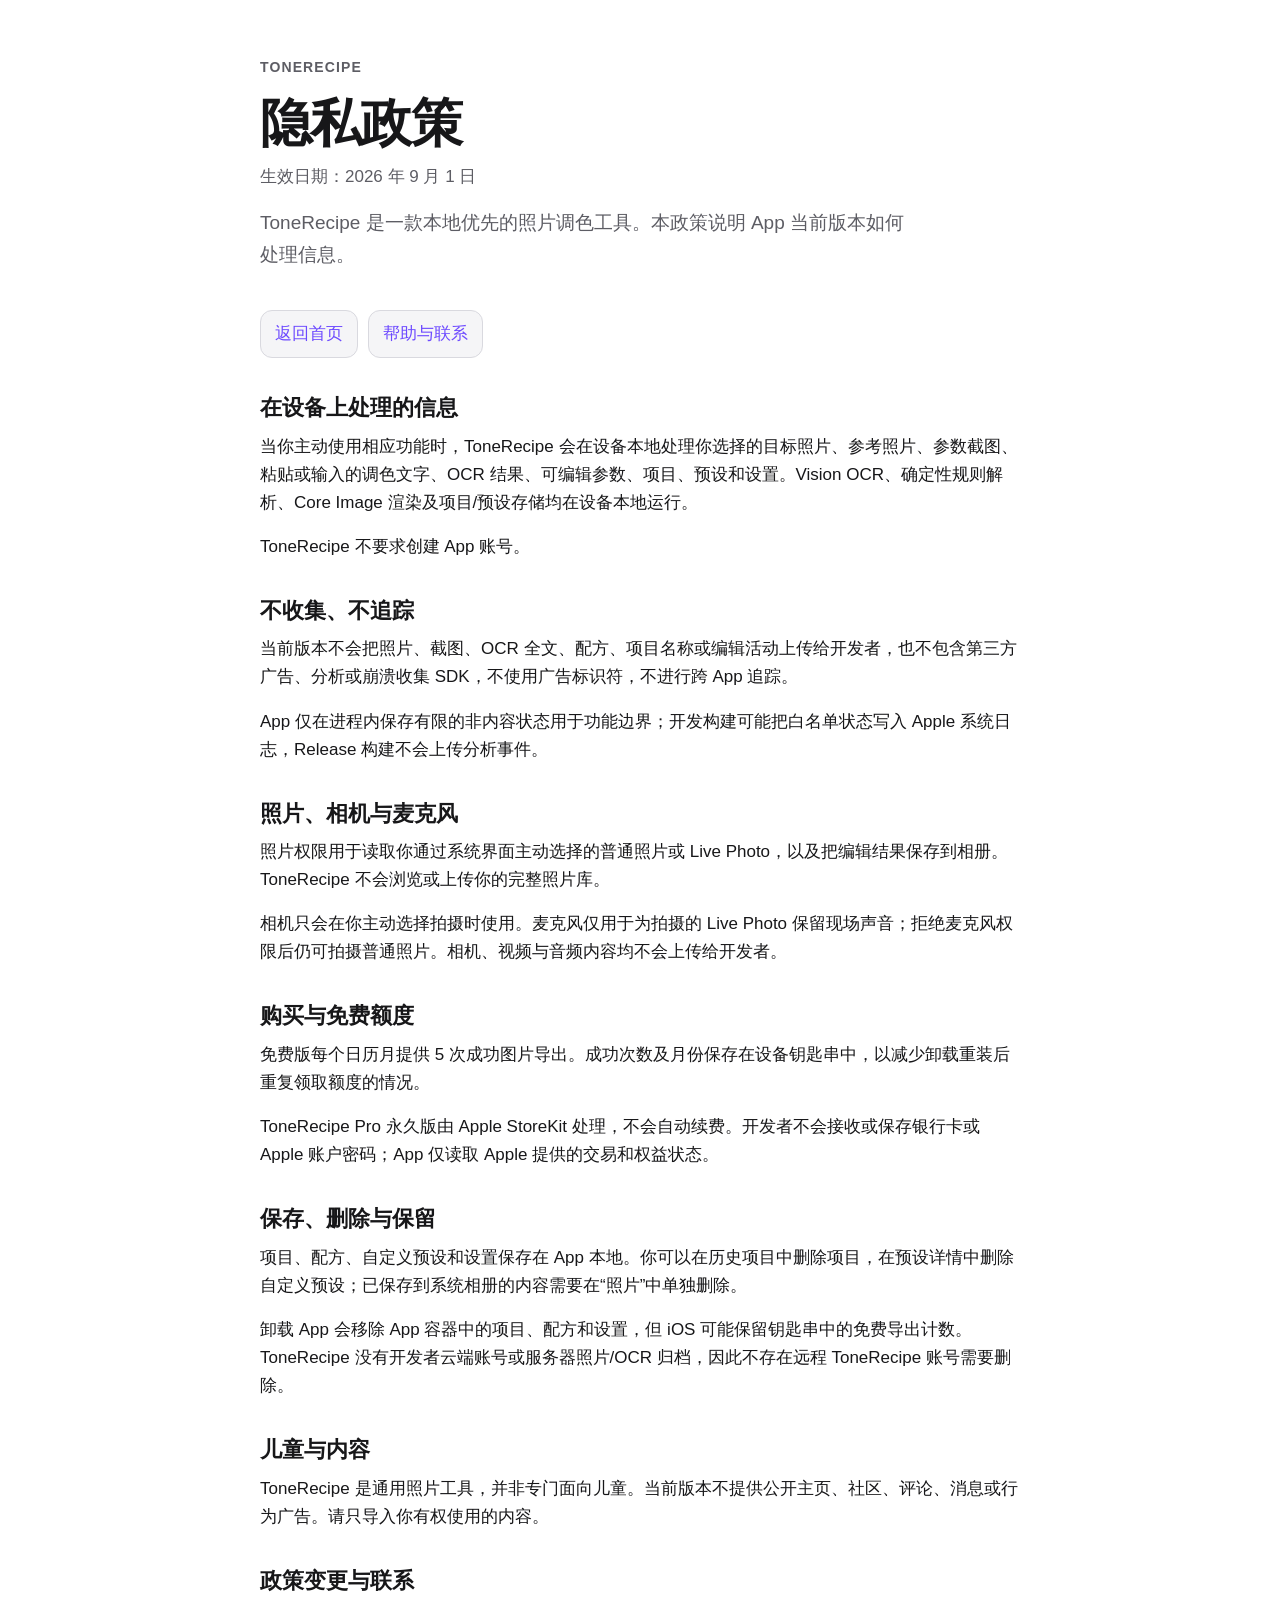
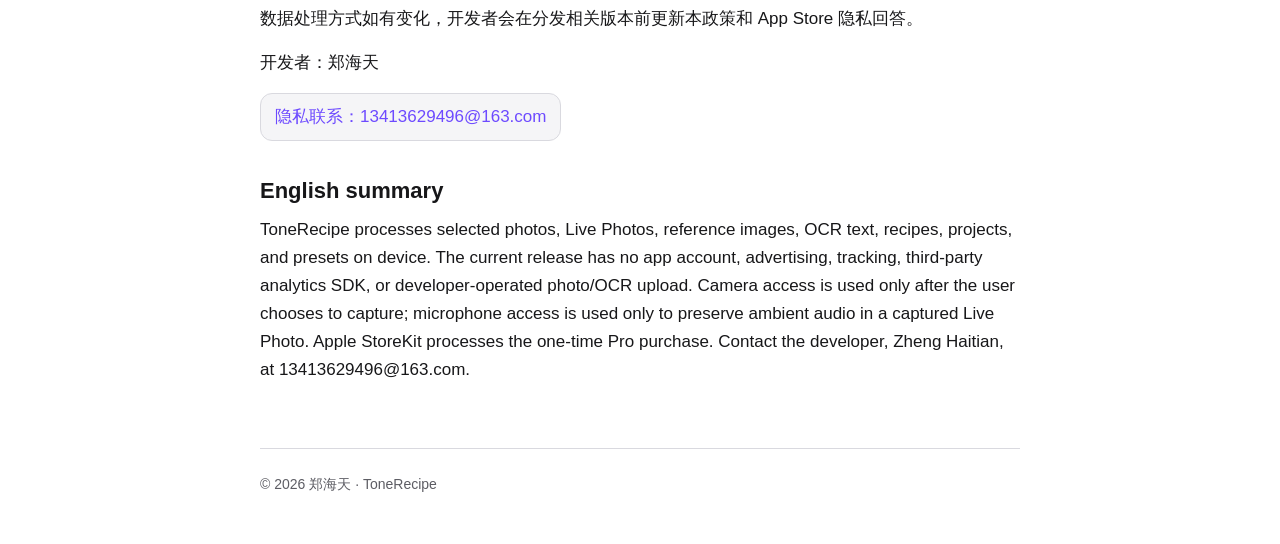
==== privacy/index.html @ a02d0a1a "Publish ToneRecipe privacy and support pages" ====
<!doctype html>
<html lang="zh-CN">
<head>
  <meta charset="utf-8">
  <meta name="viewport" content="width=device-width, initial-scale=1">
  <meta name="description" content="ToneRecipe 隐私政策：照片、OCR、调色和项目均在设备本地处理。">
  <title>ToneRecipe 隐私政策</title>
  <link rel="stylesheet" href="../styles.css">
</head>
<body>
  <header>
    <p class="eyebrow">ToneRecipe</p>
    <h1>隐私政策</h1>
    <p class="updated">生效日期：2026 年 9 月 1 日</p>
    <p class="summary">ToneRecipe 是一款本地优先的照片调色工具。本政策说明 App 当前版本如何处理信息。</p>
  </header>
  <main>
    <ul class="nav">
      <li><a href="../">返回首页</a></li>
      <li><a href="../support/">帮助与联系</a></li>
    </ul>

    <section>
      <h2>在设备上处理的信息</h2>
      <p>当你主动使用相应功能时，ToneRecipe 会在设备本地处理你选择的目标照片、参考照片、参数截图、粘贴或输入的调色文字、OCR 结果、可编辑参数、项目、预设和设置。Vision OCR、确定性规则解析、Core Image 渲染及项目/预设存储均在设备本地运行。</p>
      <p>ToneRecipe 不要求创建 App 账号。</p>
    </section>

    <section>
      <h2>不收集、不追踪</h2>
      <p>当前版本不会把照片、截图、OCR 全文、配方、项目名称或编辑活动上传给开发者，也不包含第三方广告、分析或崩溃收集 SDK，不使用广告标识符，不进行跨 App 追踪。</p>
      <p>App 仅在进程内保存有限的非内容状态用于功能边界；开发构建可能把白名单状态写入 Apple 系统日志，Release 构建不会上传分析事件。</p>
    </section>

    <section>
      <h2>照片、相机与麦克风</h2>
      <p>照片权限用于读取你通过系统界面主动选择的普通照片或 Live Photo，以及把编辑结果保存到相册。ToneRecipe 不会浏览或上传你的完整照片库。</p>
      <p>相机只会在你主动选择拍摄时使用。麦克风仅用于为拍摄的 Live Photo 保留现场声音；拒绝麦克风权限后仍可拍摄普通照片。相机、视频与音频内容均不会上传给开发者。</p>
    </section>

    <section>
      <h2>购买与免费额度</h2>
      <p>免费版每个日历月提供 5 次成功图片导出。成功次数及月份保存在设备钥匙串中，以减少卸载重装后重复领取额度的情况。</p>
      <p>ToneRecipe Pro 永久版由 Apple StoreKit 处理，不会自动续费。开发者不会接收或保存银行卡或 Apple 账户密码；App 仅读取 Apple 提供的交易和权益状态。</p>
    </section>

    <section>
      <h2>保存、删除与保留</h2>
      <p>项目、配方、自定义预设和设置保存在 App 本地。你可以在历史项目中删除项目，在预设详情中删除自定义预设；已保存到系统相册的内容需要在“照片”中单独删除。</p>
      <p>卸载 App 会移除 App 容器中的项目、配方和设置，但 iOS 可能保留钥匙串中的免费导出计数。ToneRecipe 没有开发者云端账号或服务器照片/OCR 归档，因此不存在远程 ToneRecipe 账号需要删除。</p>
    </section>

    <section>
      <h2>儿童与内容</h2>
      <p>ToneRecipe 是通用照片工具，并非专门面向儿童。当前版本不提供公开主页、社区、评论、消息或行为广告。请只导入你有权使用的内容。</p>
    </section>

    <section>
      <h2>政策变更与联系</h2>
      <p>数据处理方式如有变化，开发者会在分发相关版本前更新本政策和 App Store 隐私回答。</p>
      <p>开发者：郑海天</p>
      <p><a class="contact" href="mailto:13413629496@163.com">隐私联系：13413629496@163.com</a></p>
    </section>

    <section lang="en">
      <h2>English summary</h2>
      <p>ToneRecipe processes selected photos, Live Photos, reference images, OCR text, recipes, projects, and presets on device. The current release has no app account, advertising, tracking, third-party analytics SDK, or developer-operated photo/OCR upload. Camera access is used only after the user chooses to capture; microphone access is used only to preserve ambient audio in a captured Live Photo. Apple StoreKit processes the one-time Pro purchase. Contact the developer, Zheng Haitian, at 13413629496@163.com.</p>
    </section>
  </main>
  <footer>© 2026 郑海天 · ToneRecipe</footer>
</body>
</html>
---- styles.css ----
:root {
  color-scheme: light dark;
  --background: #ffffff;
  --surface: #f5f5f7;
  --text: #171719;
  --secondary: #5d5d64;
  --line: #d9d9df;
  --accent: #6d4aff;
}

@media (prefers-color-scheme: dark) {
  :root {
    --background: #000000;
    --surface: #1c1c1e;
    --text: #f5f5f7;
    --secondary: #b7b7bd;
    --line: #3a3a3c;
    --accent: #a991ff;
  }
}

* {
  box-sizing: border-box;
}

body {
  margin: 0;
  background: var(--background);
  color: var(--text);
  font-family: -apple-system, BlinkMacSystemFont, "SF Pro Text", "PingFang SC", sans-serif;
  font-size: 17px;
  line-height: 1.65;
}

main,
header,
footer {
  width: min(760px, calc(100% - 40px));
  margin-inline: auto;
}

header {
  padding: 56px 0 24px;
}

main {
  padding-bottom: 48px;
}

footer {
  border-top: 1px solid var(--line);
  color: var(--secondary);
  font-size: 14px;
  padding: 24px 0 48px;
}

h1 {
  font-size: clamp(34px, 7vw, 52px);
  letter-spacing: -0.035em;
  line-height: 1.08;
  margin: 0 0 12px;
}

h2 {
  font-size: 22px;
  line-height: 1.3;
  margin: 36px 0 10px;
}

p,
ul,
ol {
  margin: 0 0 16px;
}

a {
  color: var(--accent);
  text-underline-offset: 3px;
}

.eyebrow,
.updated {
  color: var(--secondary);
}

.eyebrow {
  font-size: 14px;
  font-weight: 650;
  letter-spacing: 0.08em;
  text-transform: uppercase;
}

.nav {
  display: flex;
  flex-wrap: wrap;
  gap: 10px;
  list-style: none;
  padding: 0;
}

.nav a,
.contact {
  background: var(--surface);
  border: 1px solid var(--line);
  border-radius: 12px;
  display: inline-flex;
  min-height: 44px;
  padding: 9px 14px;
  align-items: center;
  text-decoration: none;
}

.summary {
  color: var(--secondary);
  font-size: 19px;
  max-width: 660px;
}

section {
  scroll-margin-top: 24px;
}

code {
  background: var(--surface);
  border-radius: 5px;
  padding: 2px 5px;
}

@media (max-width: 520px) {
  header {
    padding-top: 36px;
  }

  body {
    font-size: 16px;
  }
}
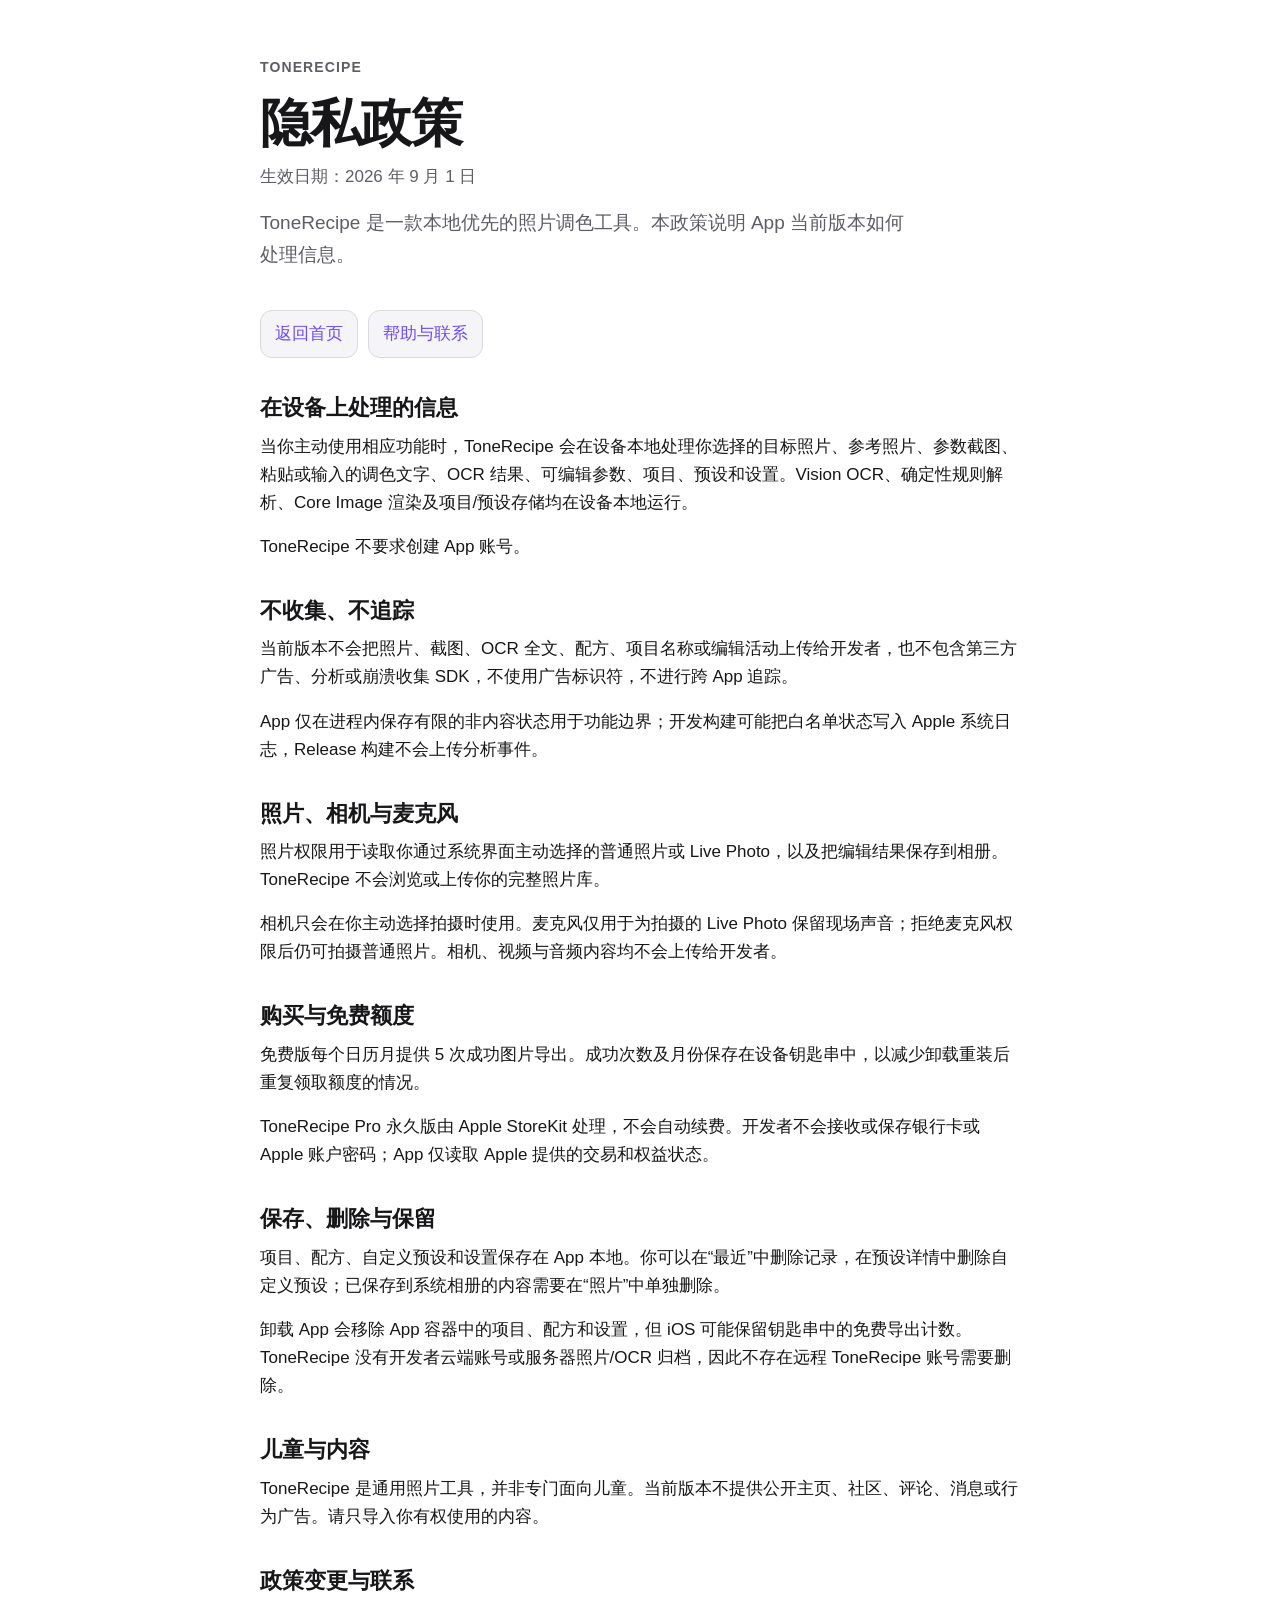
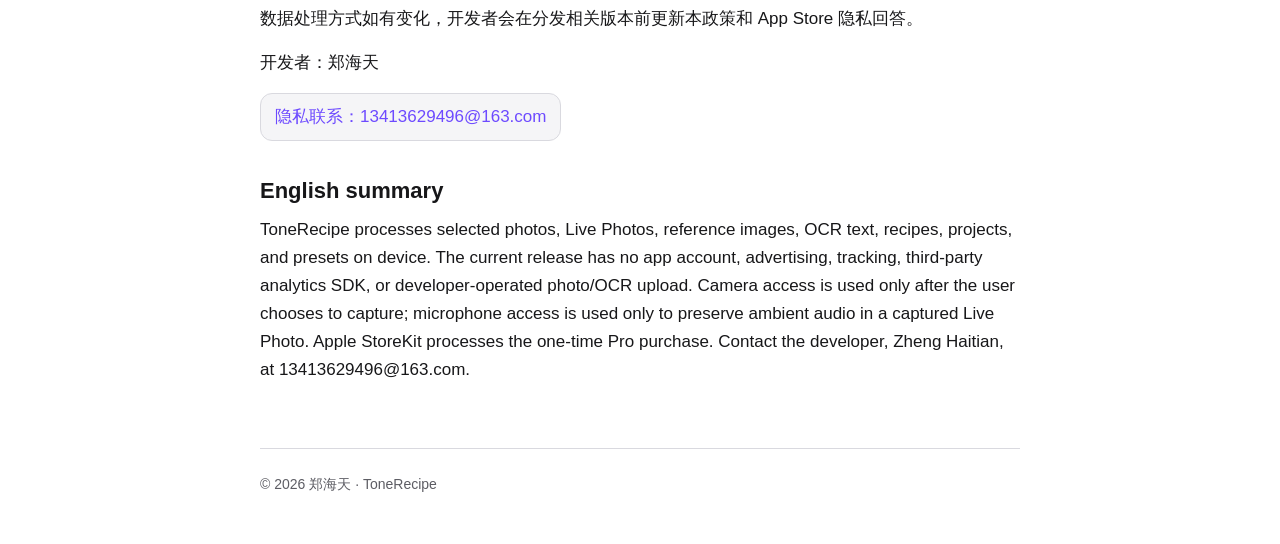
==== commit 6cc5945f: "Clarify current photo access and recent edits help" ====
--- a/privacy/index.html
+++ b/privacy/index.html
@@ -46,7 +46,7 @@
 
     <section>
       <h2>保存、删除与保留</h2>
-      <p>项目、配方、自定义预设和设置保存在 App 本地。你可以在历史项目中删除项目，在预设详情中删除自定义预设；已保存到系统相册的内容需要在“照片”中单独删除。</p>
+      <p>项目、配方、自定义预设和设置保存在 App 本地。你可以在“最近”中删除记录，在预设详情中删除自定义预设；已保存到系统相册的内容需要在“照片”中单独删除。</p>
       <p>卸载 App 会移除 App 容器中的项目、配方和设置，但 iOS 可能保留钥匙串中的免费导出计数。ToneRecipe 没有开发者云端账号或服务器照片/OCR 归档，因此不存在远程 ToneRecipe 账号需要删除。</p>
     </section>
 
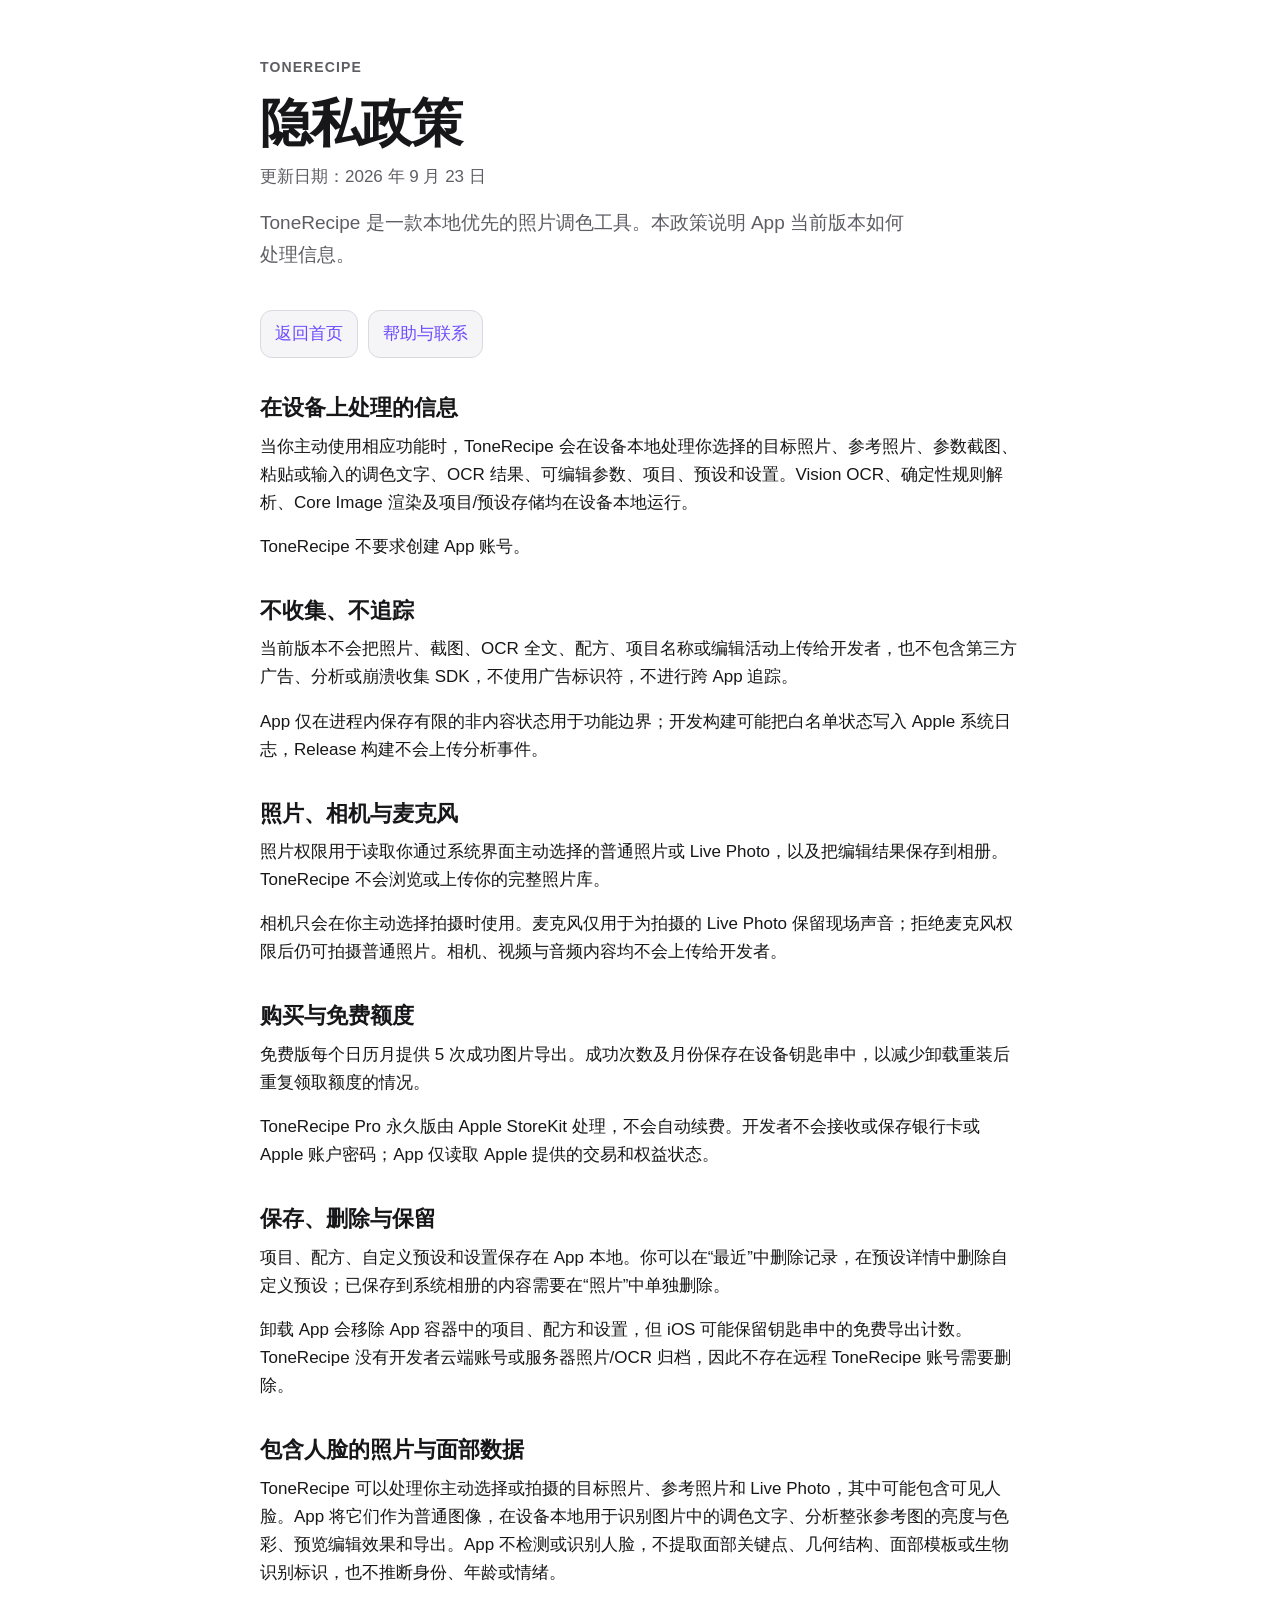
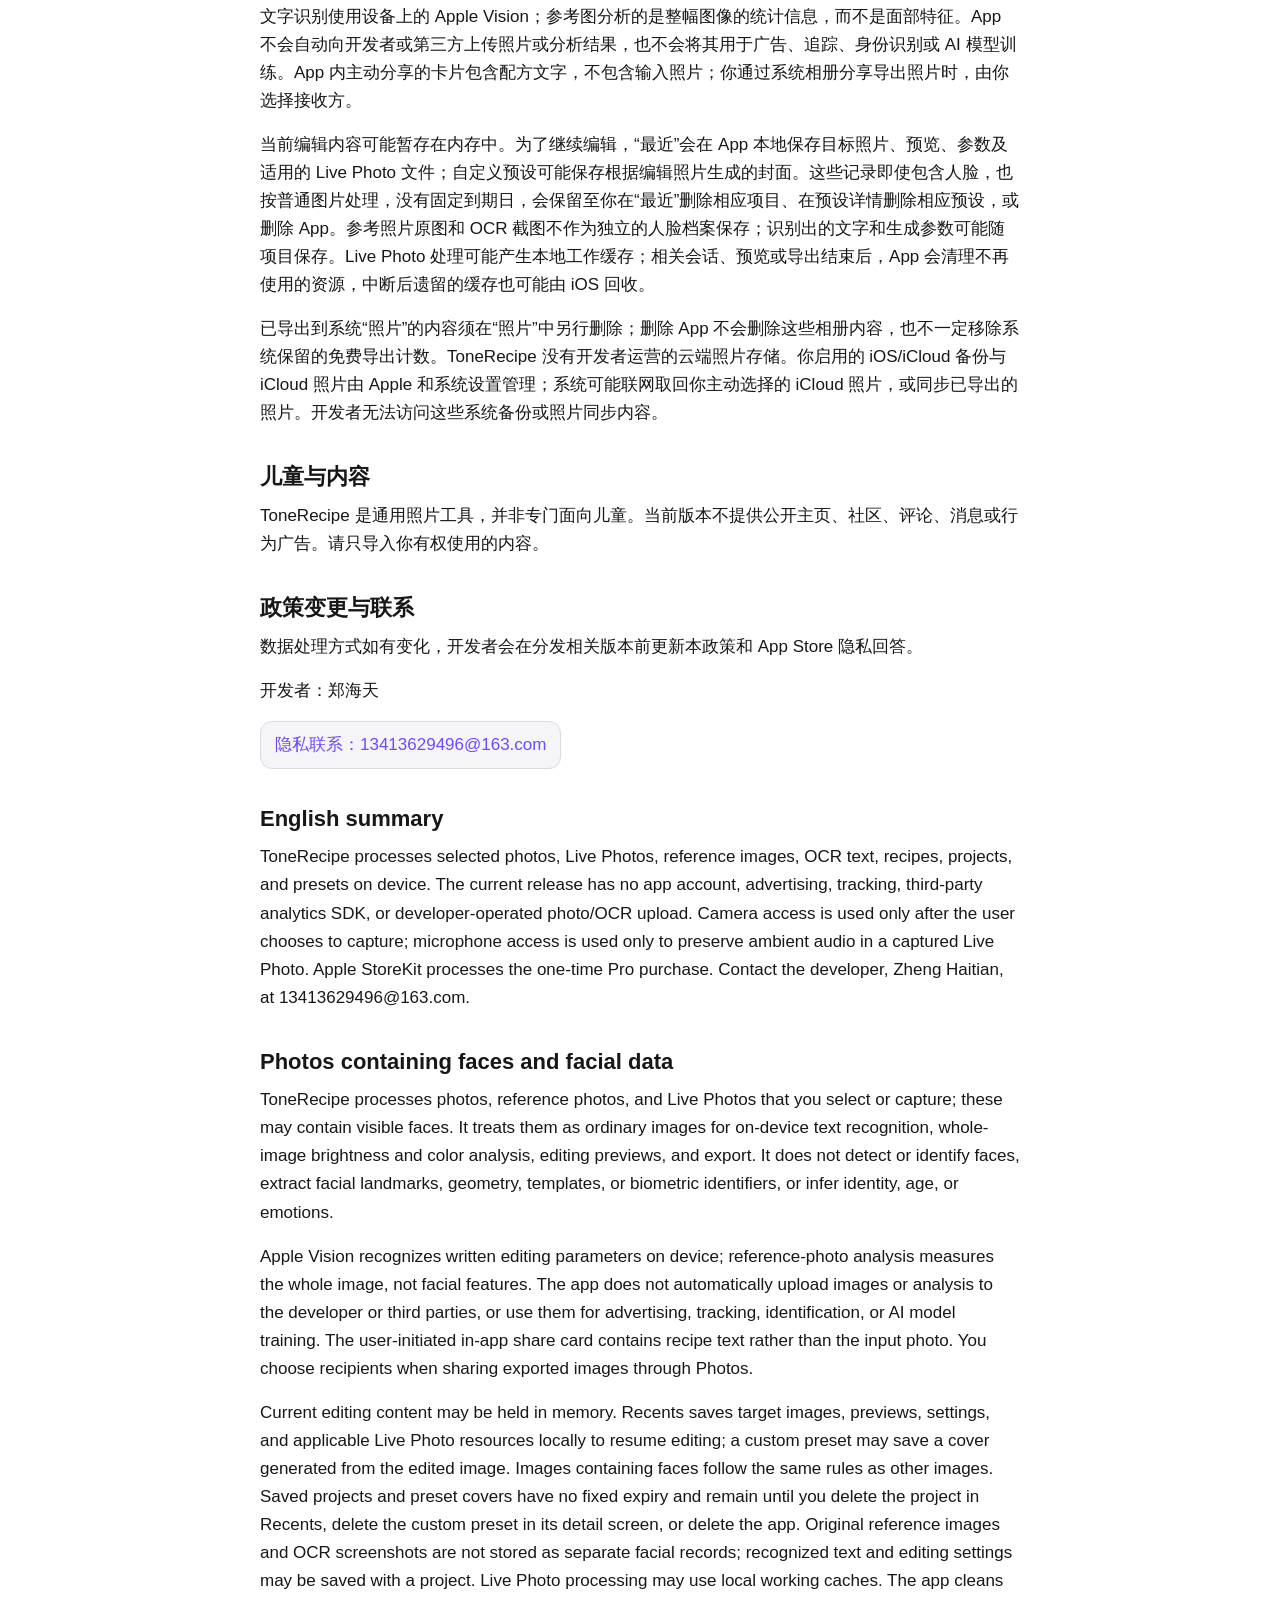
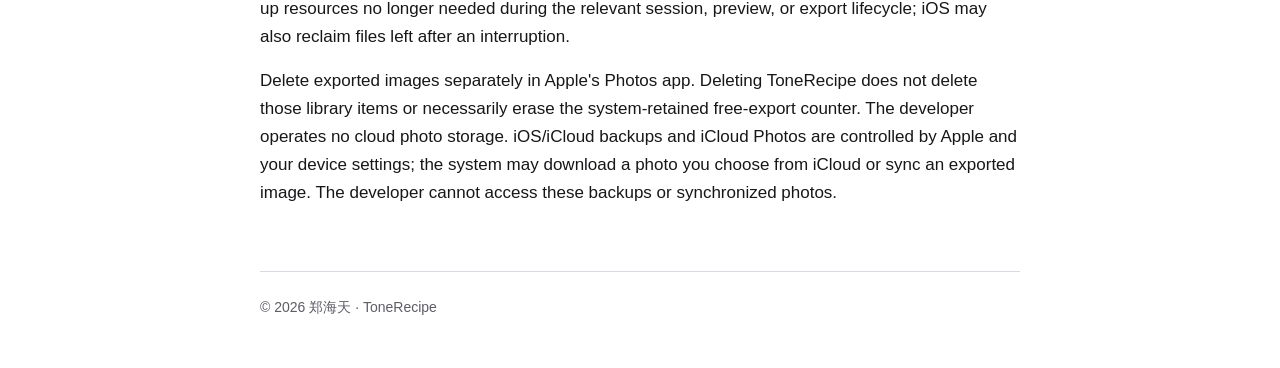
==== commit 646404fe: "Explain handling of photos containing faces" ====
--- a/privacy/index.html
+++ b/privacy/index.html
@@ -11,7 +11,7 @@
   <header>
     <p class="eyebrow">ToneRecipe</p>
     <h1>隐私政策</h1>
-    <p class="updated">生效日期：2026 年 9 月 1 日</p>
+    <p class="updated">更新日期：2026 年 9 月 23 日</p>
     <p class="summary">ToneRecipe 是一款本地优先的照片调色工具。本政策说明 App 当前版本如何处理信息。</p>
   </header>
   <main>
@@ -50,6 +50,14 @@
       <p>卸载 App 会移除 App 容器中的项目、配方和设置，但 iOS 可能保留钥匙串中的免费导出计数。ToneRecipe 没有开发者云端账号或服务器照片/OCR 归档，因此不存在远程 ToneRecipe 账号需要删除。</p>
     </section>
 
+    <section id="face-data">
+      <h2>包含人脸的照片与面部数据</h2>
+      <p>ToneRecipe 可以处理你主动选择或拍摄的目标照片、参考照片和 Live Photo，其中可能包含可见人脸。App 将它们作为普通图像，在设备本地用于识别图片中的调色文字、分析整张参考图的亮度与色彩、预览编辑效果和导出。App 不检测或识别人脸，不提取面部关键点、几何结构、面部模板或生物识别标识，也不推断身份、年龄或情绪。</p>
+      <p>文字识别使用设备上的 Apple Vision；参考图分析的是整幅图像的统计信息，而不是面部特征。App 不会自动向开发者或第三方上传照片或分析结果，也不会将其用于广告、追踪、身份识别或 AI 模型训练。App 内主动分享的卡片包含配方文字，不包含输入照片；你通过系统相册分享导出照片时，由你选择接收方。</p>
+      <p>当前编辑内容可能暂存在内存中。为了继续编辑，“最近”会在 App 本地保存目标照片、预览、参数及适用的 Live Photo 文件；自定义预设可能保存根据编辑照片生成的封面。这些记录即使包含人脸，也按普通图片处理，没有固定到期日，会保留至你在“最近”删除相应项目、在预设详情删除相应预设，或删除 App。参考照片原图和 OCR 截图不作为独立的人脸档案保存；识别出的文字和生成参数可能随项目保存。Live Photo 处理可能产生本地工作缓存；相关会话、预览或导出结束后，App 会清理不再使用的资源，中断后遗留的缓存也可能由 iOS 回收。</p>
+      <p>已导出到系统“照片”的内容须在“照片”中另行删除；删除 App 不会删除这些相册内容，也不一定移除系统保留的免费导出计数。ToneRecipe 没有开发者运营的云端照片存储。你启用的 iOS/iCloud 备份与 iCloud 照片由 Apple 和系统设置管理；系统可能联网取回你主动选择的 iCloud 照片，或同步已导出的照片。开发者无法访问这些系统备份或照片同步内容。</p>
+    </section>
+
     <section>
       <h2>儿童与内容</h2>
       <p>ToneRecipe 是通用照片工具，并非专门面向儿童。当前版本不提供公开主页、社区、评论、消息或行为广告。请只导入你有权使用的内容。</p>
@@ -66,6 +74,14 @@
       <h2>English summary</h2>
       <p>ToneRecipe processes selected photos, Live Photos, reference images, OCR text, recipes, projects, and presets on device. The current release has no app account, advertising, tracking, third-party analytics SDK, or developer-operated photo/OCR upload. Camera access is used only after the user chooses to capture; microphone access is used only to preserve ambient audio in a captured Live Photo. Apple StoreKit processes the one-time Pro purchase. Contact the developer, Zheng Haitian, at 13413629496@163.com.</p>
     </section>
+
+    <section id="face-data-en" lang="en">
+      <h2>Photos containing faces and facial data</h2>
+      <p>ToneRecipe processes photos, reference photos, and Live Photos that you select or capture; these may contain visible faces. It treats them as ordinary images for on-device text recognition, whole-image brightness and color analysis, editing previews, and export. It does not detect or identify faces, extract facial landmarks, geometry, templates, or biometric identifiers, or infer identity, age, or emotions.</p>
+      <p>Apple Vision recognizes written editing parameters on device; reference-photo analysis measures the whole image, not facial features. The app does not automatically upload images or analysis to the developer or third parties, or use them for advertising, tracking, identification, or AI model training. The user-initiated in-app share card contains recipe text rather than the input photo. You choose recipients when sharing exported images through Photos.</p>
+      <p>Current editing content may be held in memory. Recents saves target images, previews, settings, and applicable Live Photo resources locally to resume editing; a custom preset may save a cover generated from the edited image. Images containing faces follow the same rules as other images. Saved projects and preset covers have no fixed expiry and remain until you delete the project in Recents, delete the custom preset in its detail screen, or delete the app. Original reference images and OCR screenshots are not stored as separate facial records; recognized text and editing settings may be saved with a project. Live Photo processing may use local working caches. The app cleans up resources no longer needed during the relevant session, preview, or export lifecycle; iOS may also reclaim files left after an interruption.</p>
+      <p>Delete exported images separately in Apple's Photos app. Deleting ToneRecipe does not delete those library items or necessarily erase the system-retained free-export counter. The developer operates no cloud photo storage. iOS/iCloud backups and iCloud Photos are controlled by Apple and your device settings; the system may download a photo you choose from iCloud or sync an exported image. The developer cannot access these backups or synchronized photos.</p>
+    </section>
   </main>
   <footer>© 2026 郑海天 · ToneRecipe</footer>
 </body>
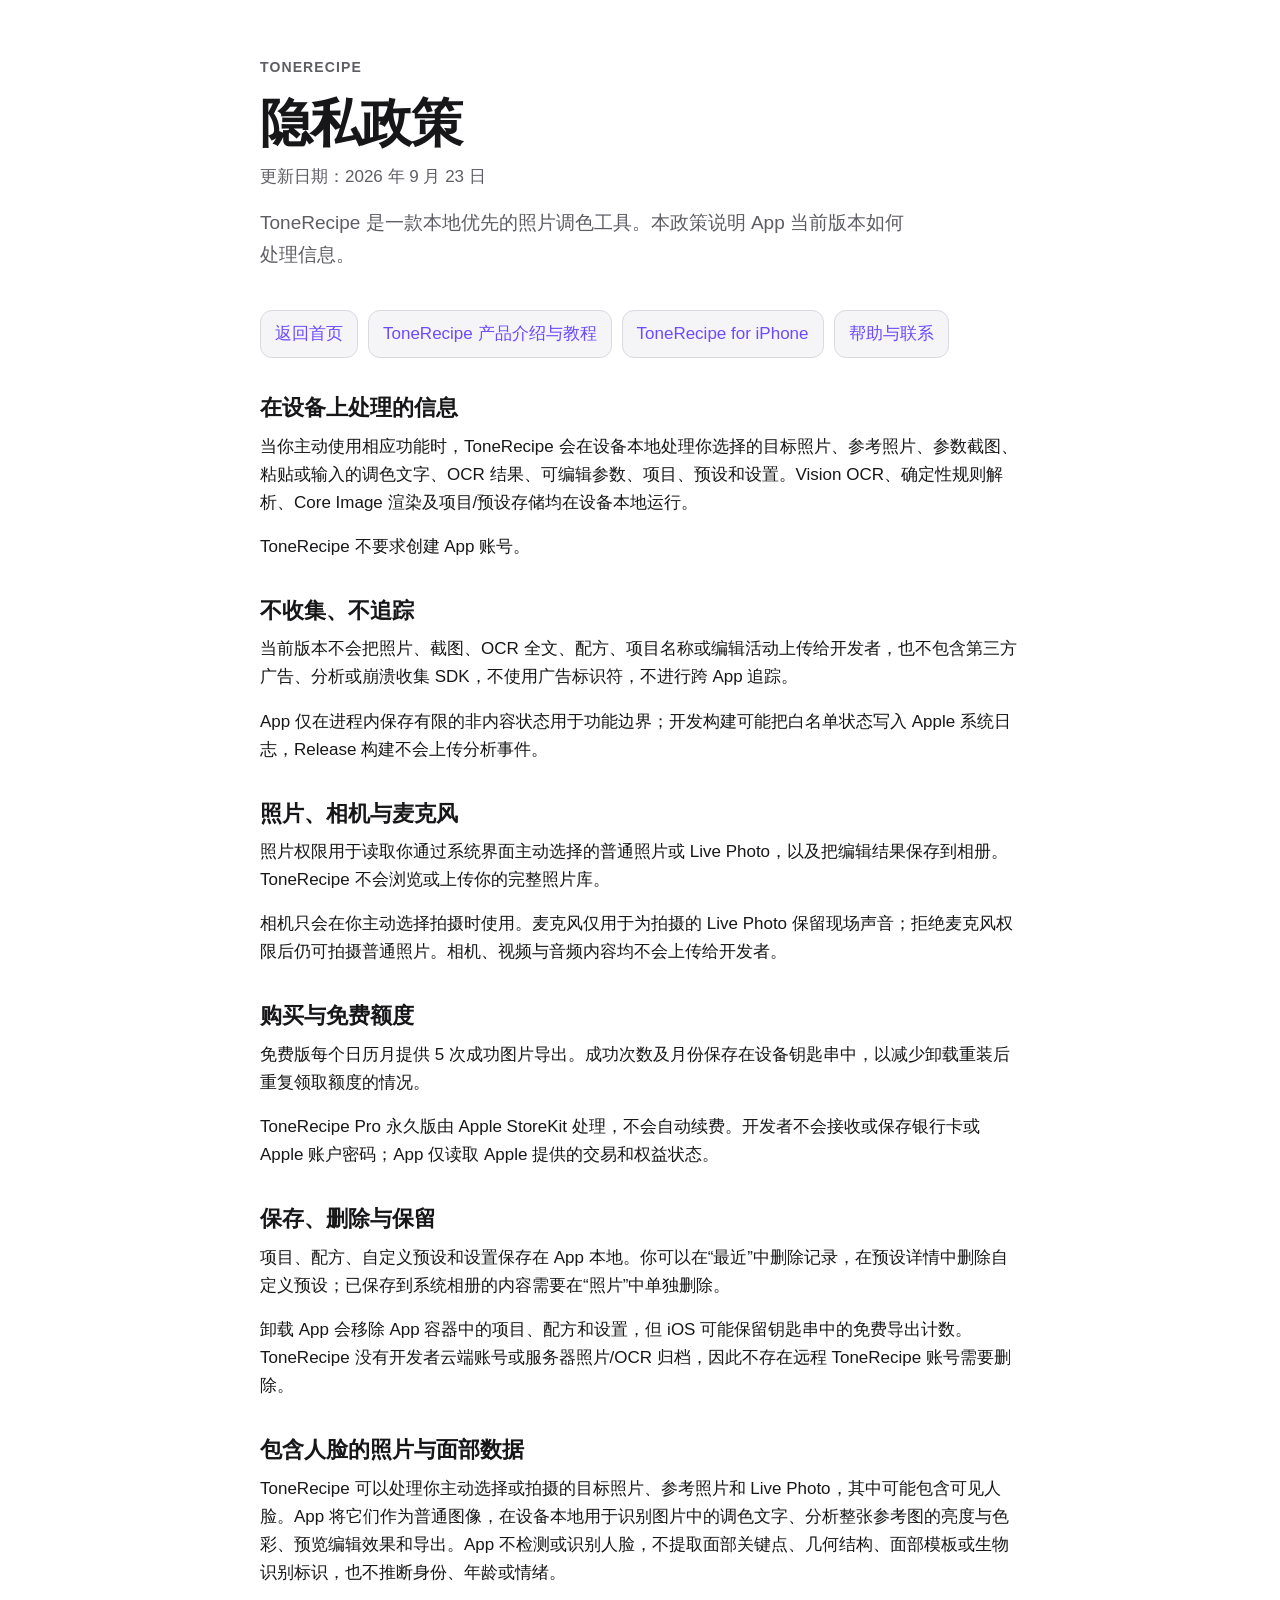
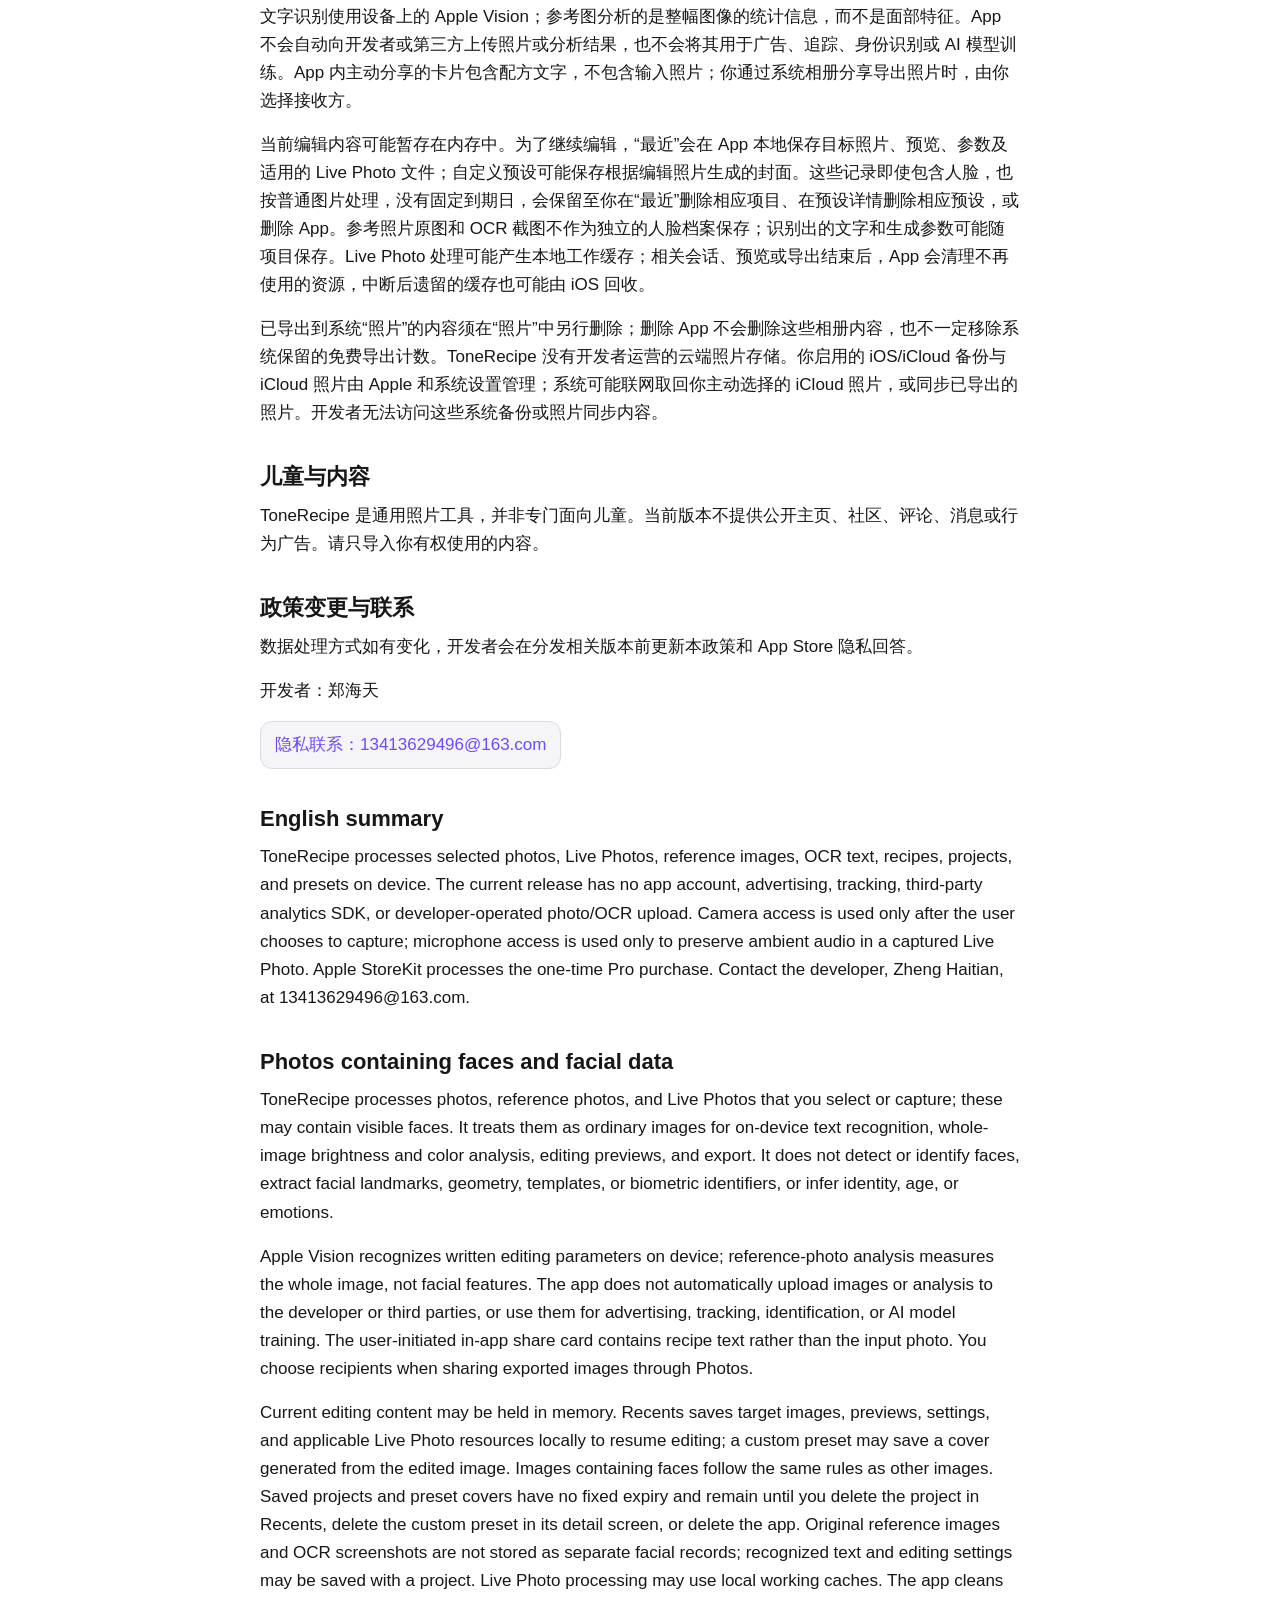
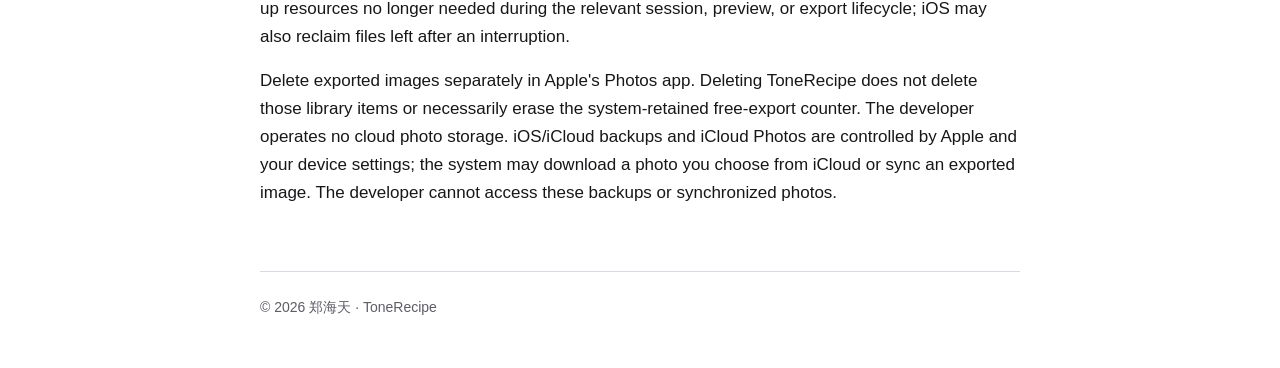
==== commit 26257ebb: "Improve product discovery and update download regions" ====
--- a/privacy/index.html
+++ b/privacy/index.html
@@ -5,6 +5,7 @@
   <meta name="viewport" content="width=device-width, initial-scale=1">
   <meta name="description" content="ToneRecipe 隐私政策：照片、OCR、调色和项目均在设备本地处理。">
   <title>ToneRecipe 隐私政策</title>
+  <link rel="canonical" href="https://newhashub.github.io/tonerecipe-support/privacy/">
   <link rel="stylesheet" href="../styles.css">
 </head>
 <body>
@@ -17,6 +18,8 @@
   <main>
     <ul class="nav">
       <li><a href="../">返回首页</a></li>
+      <li><a href="../zh-cn/apps/tonerecipe/">ToneRecipe 产品介绍与教程</a></li>
+      <li><a href="../en/apps/tonerecipe/" lang="en">ToneRecipe for iPhone</a></li>
       <li><a href="../support/">帮助与联系</a></li>
     </ul>
 
